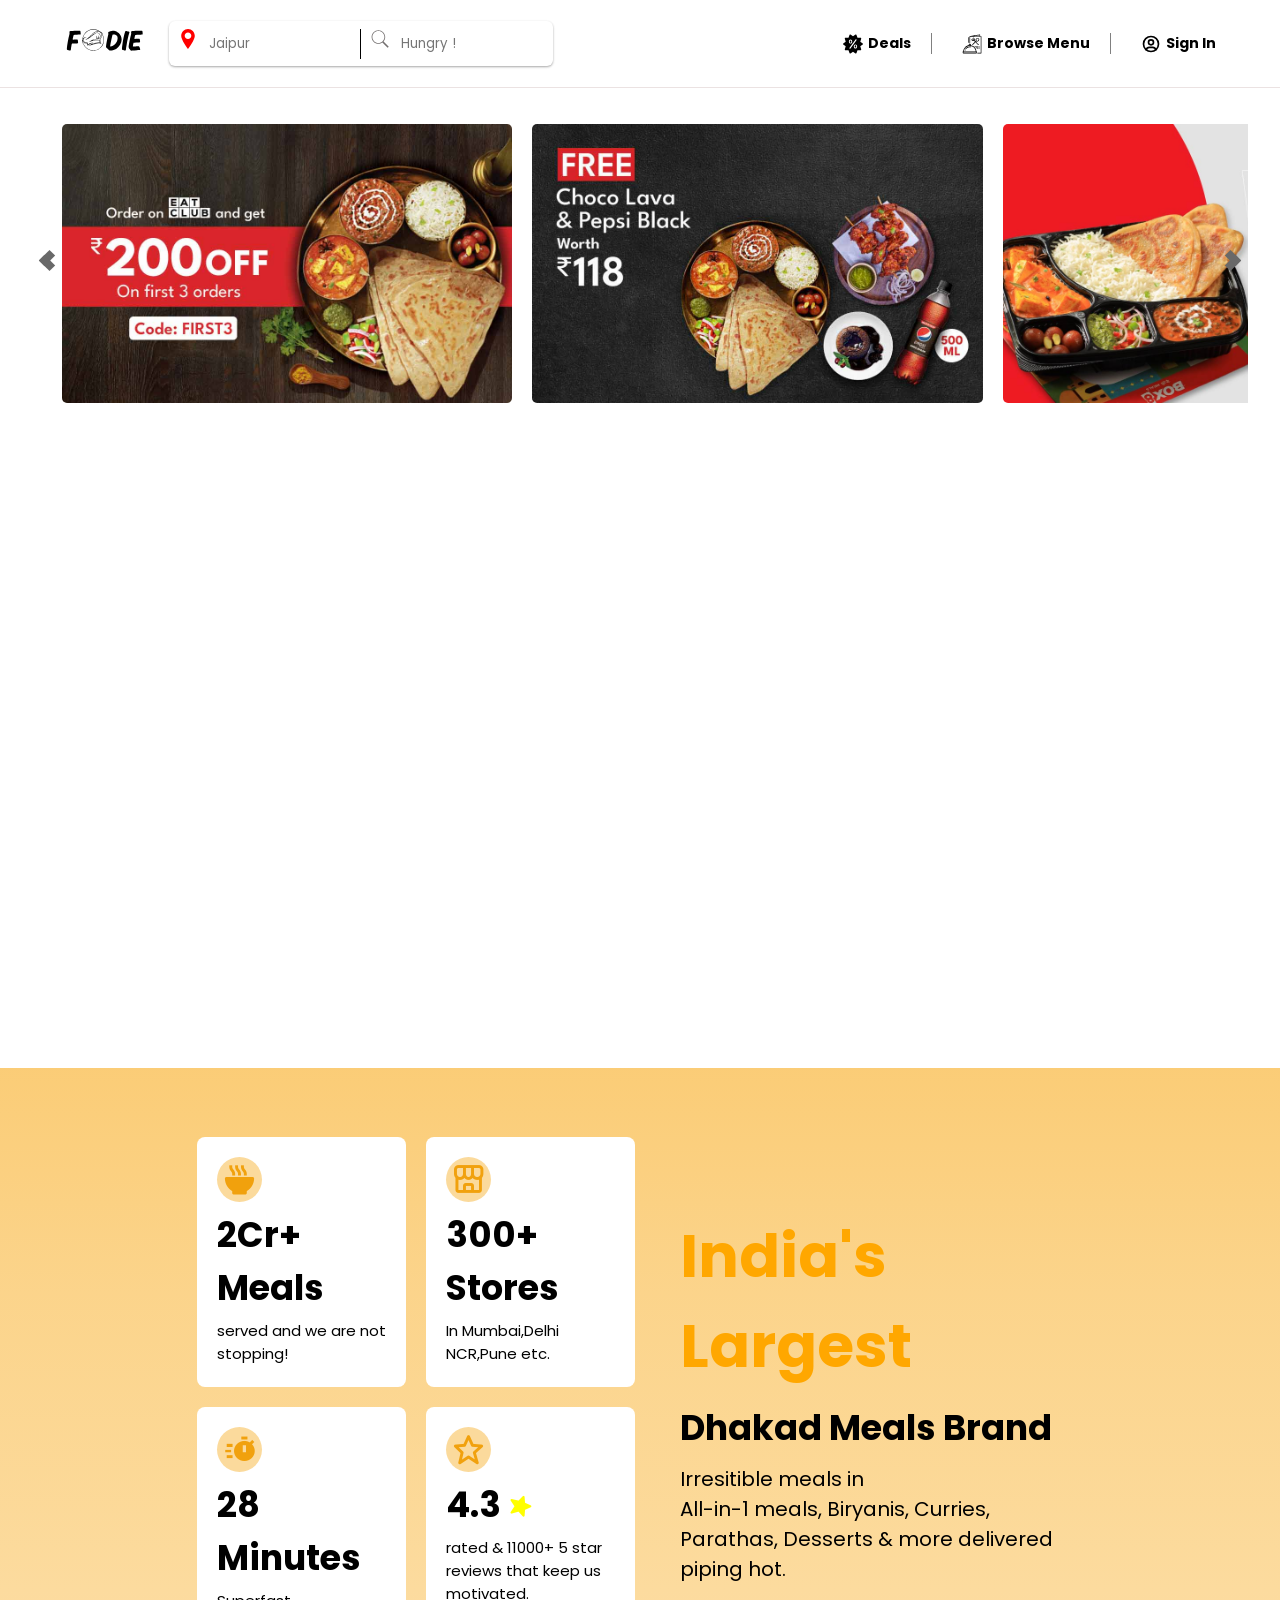
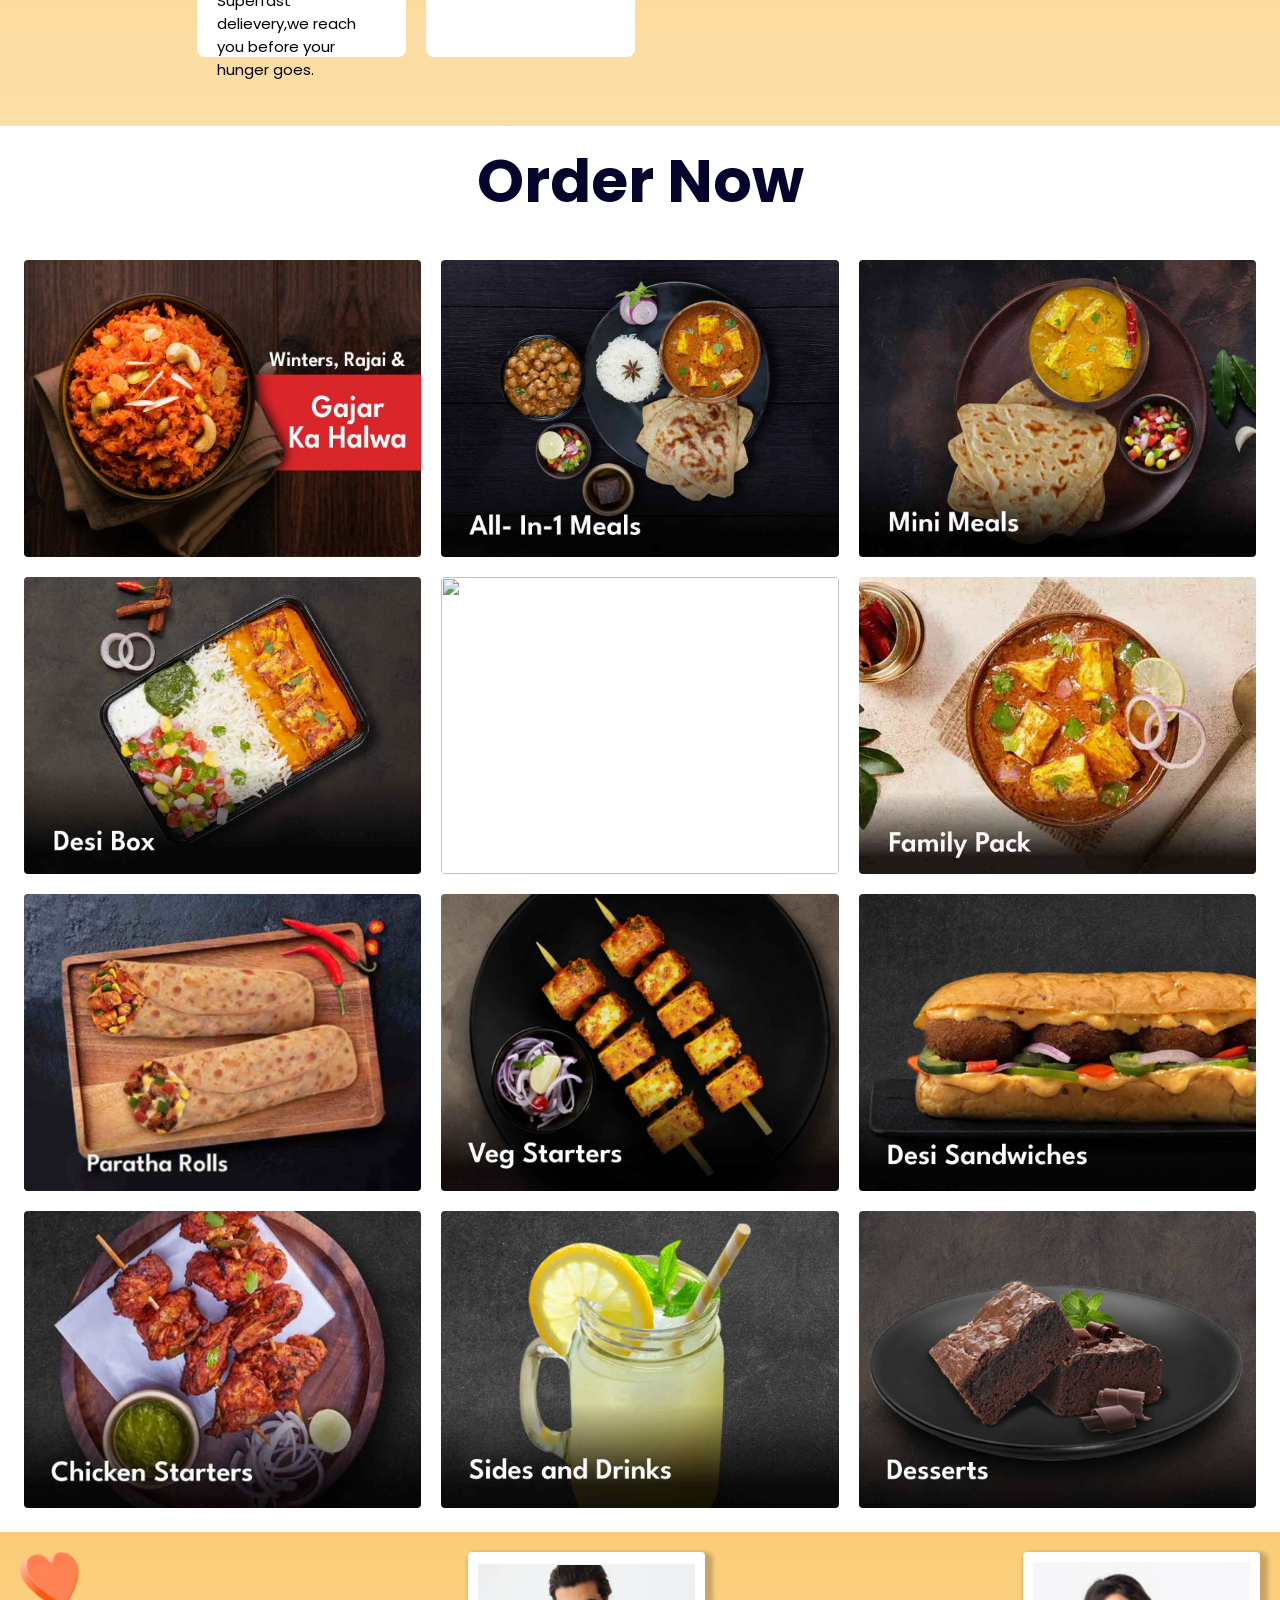
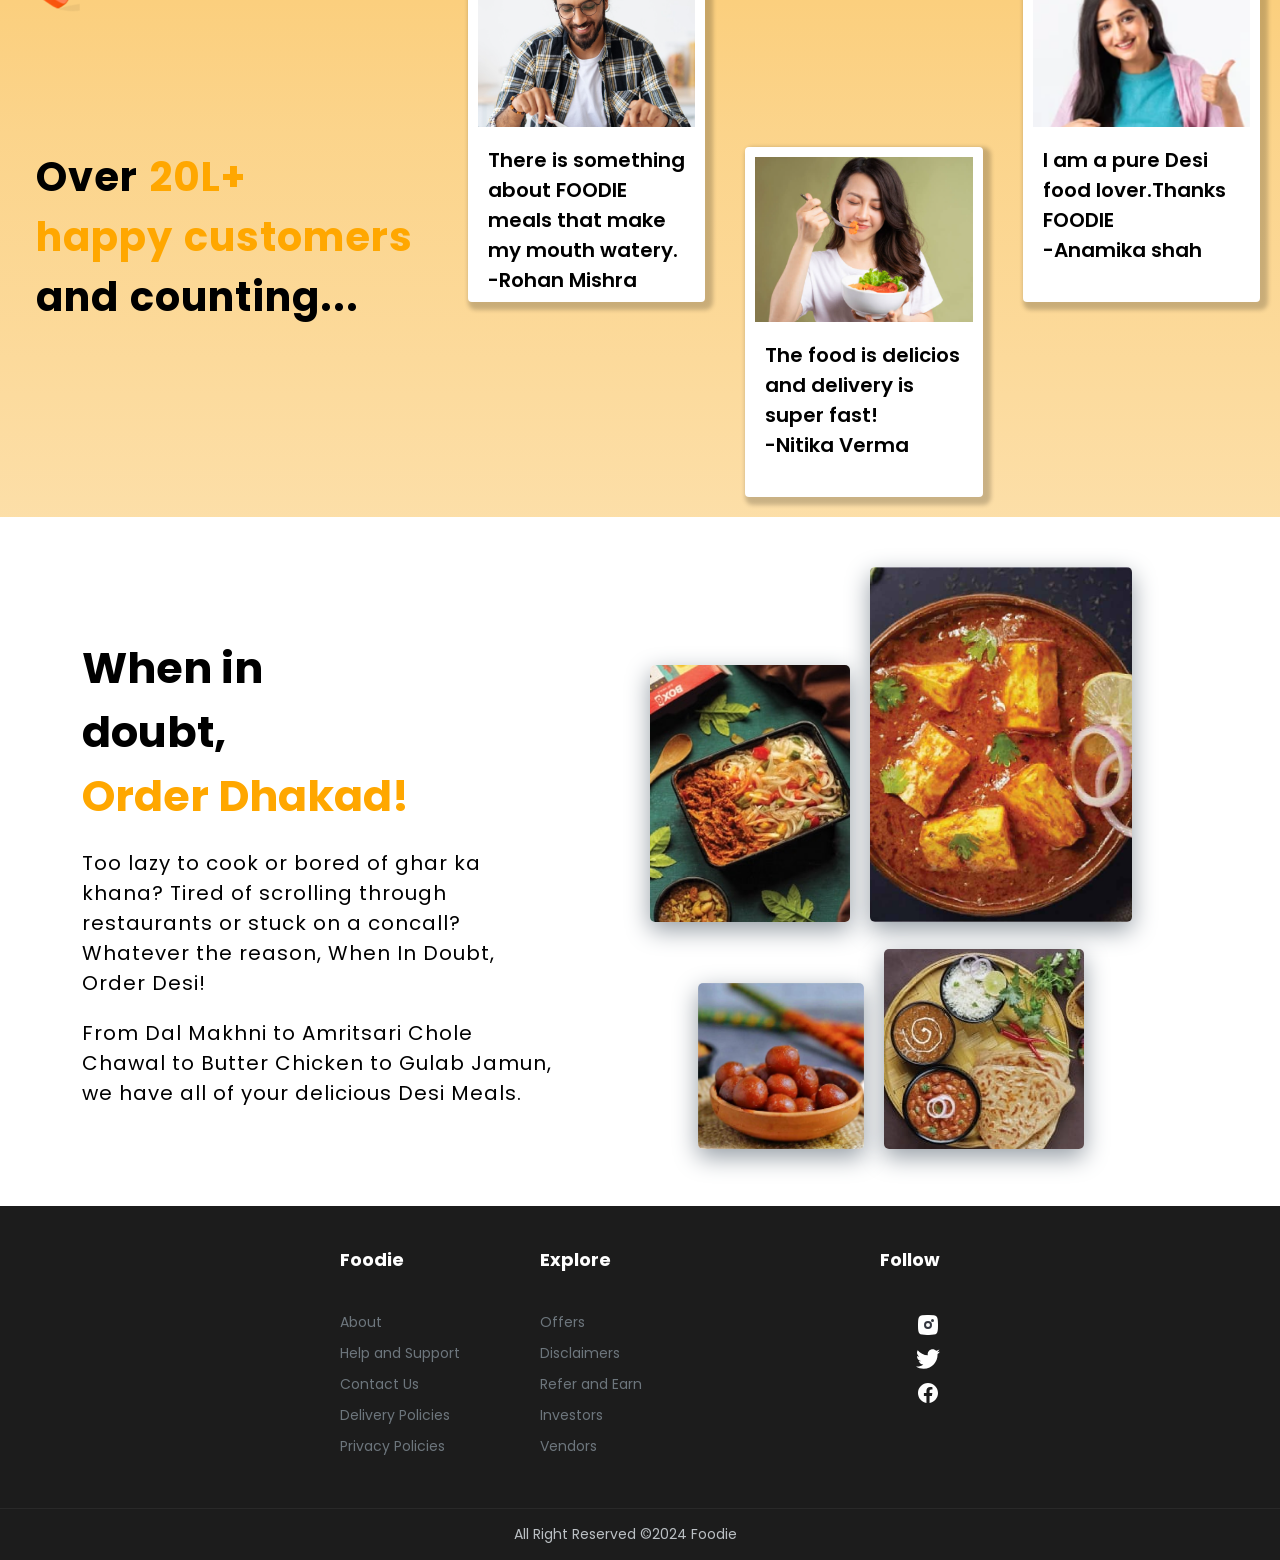
==== index.html @ d7db9254 "Publish" ====
<!DOCTYPE html>
<html lang="en">

<head>
    <meta charset="UTF-8">
    <meta name="viewport" content="width=device-width, initial-scale=1.0">
    <title>Home - Foodie</title>
    <link href='https://unpkg.com/boxicons@2.1.4/css/boxicons.min.css' rel='stylesheet'>
    <link rel="stylesheet" href="https://cdnjs.cloudflare.com/ajax/libs/font-awesome/4.7.0/css/font-awesome.min.css">
    <link rel="stylesheet" href="Homepage/project.css">
    <link rel="stylesheet" href="Homepage/slider.css">

    <link rel="preconnect" href="https://fonts.googleapis.com">
    <link rel="preconnect" href="https://fonts.gstatic.com" crossorigin>
    <link href="https://fonts.googleapis.com/css2?family=Poppins:ital,wght@0,100;0,200;0,300;0,400;0,500;0,600;0,700;0,800;0,900;1,100;1,200;1,300;1,400;1,500;1,600;1,700;1,800;1,900&family=Raleway:ital,wght@0,100..900;1,100..900&display=swap" rel="stylesheet">
    <link rel="icon" type="image/x-icon" href="Assets/favicon.ico">

</head>

<body>
    <header class="top-nav">
        <div class="small-device-menu">
            <div class="menu-top">
                <div class="menu-icon-box">
                    <label class="menu-line menu-line1"></label>
                    <label class="menu-line menu-line2"></label>
                    <label class="menu-line menu-line3"></label>
                </div>
                <img id="icon-img" src="Homepage/Assets/icon.svg" alt="">
            </div>
            <div class="menu-content">
                <div class="menu-ol">
                    <ul class="menu-items">
                        <li class="browse-menu"><a href="#">Browse Menu</a></li>
                        <li class="sign-in-mobile"><a href="#">Login</a></li>
                        <li class="sign-in-mobile"><a href="#">Sign Up</a></li>
                        <li><a href="#">Contact Us</a></li>
                        <li><a href="#">About Us</a></li>
                    </ul>
                </div>
            </div>
        </div>
        <div class="top-nav-box">
            <div class="top-nav-box1">
                <div class="icon">
                    <img src="Homepage/Assets/icon.svg" id="icon-img" alt="">
                </div>
                <div class="search-bar">
                    <div class="location-search search-box">
                        <input type="search" class="search location-search-input" name="location-search"
                            placeholder="Jaipur">
                        <img src="Homepage/Assets/location.svg" alt="" class="search-icon icon-svg">
                    </div>
                    <div class="food-search search-box">
                        <input type="search" class="search search-input" name="search-bar" placeholder="Hungry !">
                        <img src="Homepage/Assets/icons8-search-50.svg" alt="" class="search-icon icon-svg">
                    </div>
                </div>
            </div>
            <div class="nav-right-menu">
                <div class="cart-box btn-box border-right">
                    <img src="Homepage/Assets/discount.svg" alt="" class="icon-svg btn-icon">
                    <p>Deals</p>
                </div>
                <div class="browse-menu btn-box border-right">
                    <img src="Homepage//Assets/restaurant.svg" alt="" class="icon-svg btn-icon">
                    <p>Browse Menu</p>
                </div>
                <div class="sign-in-box btn-box">
                    <img src="Homepage/Assets/sign-in.svg" alt="" class="icon-svg btn-icon">
                    <p>Sign In</p>
                </div>
            </div>
        </div>
    </header>
    <div id="container">
		<div id="slider-container">
			<span onclick="slideRight()" class="btn"></span>
			<div id="slider">
				<div class="slide"><img src="Homepage/image/slide1.jpg" width="100%" height="100%"></div>
				<div class="slide"><img src="Homepage/image/slide2.jpg" width="100%" height="100%"></div>
				<div class="slide"><img src="Homepage/image/slide3.jpg" width="100%" height="100%"></div>
				<div class="slide"><img src="Homepage/image/slide4.jpg" width="100%" height="100%"></div>
				<div class="slide"><img src="Homepage/image/slide5.jpg" width="100%" height="100%"></div>
				<div class="slide"><img src="Homepage/image/slide6.jpg" width="100%" height="100%"></div>
				<div class="slide"><img src="Homepage/image/food 8.jpg" width="100%" height="100%"></div>
				<div class="slide"><img src="Homepage/image/food5.webp" width="100%" height="100%"></div>
				<div class="slide"><img src="Homepage/image/food7.jpg" width="100%" height="100%"></div>
				<div class="slide"><img src="Homepage/image/food10.jpg" width="100%" height="100%"></div>
			</div>
			<span onclick="slideLeft()" class="btn"></span>
		</div>
	</div>
    <div class="video">
        <video height="400px" autoplay loop muted>
            <source src="Homepage/image/video.mp4" type="video/mp4">
        </video>
    </div>

 <div class="divv2">
    <div class="div2">
        <div class="left">
            <div class="card card1">
                <div class="heading">
                    <h3> <i class='bx bxs-bowl-hot'></i></h3>
                    <h2>2Cr+ Meals</h2>
                </div>
                <div class="text">
                    <p>served and we are not stopping!</p>
                </div>
            </div>
            <div class="card card2">
                <div class="heading">
                    <h3> <i class='bx bx-store-alt'></i></h3>
                    <h2>300+ Stores</h2>
                </div>
                <div class="text">
                    <p>In Mumbai,Delhi NCR,Pune etc.</p>
                </div>
            </div>
            <div class="card card3">
                <div class="heading">
                    <h3><i class='bx bxs-timer'></i></h3>
                    <h2>28 Minutes</h2>
                </div>
                <div class="text">
                    <p>Superfast delievery,we reach you before your hunger goes.</p>
                </div>
            </div>
            <div class="card card4">
                <div class="heading">
                    <h3><i class='bx bx-star' ></i></h3>
                    <h2>4.3 <i class='bx bxs-star bx-tada bx-rotate-90' id="star" ></i></h2>
                </div>
                <div class="text">
                    <p>rated & 11000+ 5 star reviews that keep us motivated.</p>
                </div>
            </div>
        </div>
        <div class="right">
           <h1>
            India's Largest
           </h1>
           <h2>Dhakad Meals Brand</h2>
           <p>Irresitible meals in </p>
           <p>All-in-1 meals, Biryanis, Curries, Parathas, Desserts & more delivered piping hot.</p>
           <div>
        </div>
        </div>
       
    </div>
    </div>
    <div class="divv3">
        <h1>Order Now</h1>
    </div>
    <div class="div3">
       
        <div class="images image1">
        <img src="Homepage/image/food1.jpg" height="100%" width="100%">
        </div>
        <div class="images image2">
            <img src="Homepage/image/food2.jpg" height="100%" width="100%">
        </div>
        <div class="images image3">
            <img src="Homepage/image/food3.jpg" height="100%" width="100%">
        </div>
        <div class="images image4">
            <img src="Homepage/image/food4.jpg" height="100%" width="100%">
        </div>
        <div class="images image5">
            <img src="Homepa/Homepage/ge/image/food5.webp" height="100%" width="100%">
        </div>
        <div class="images image6">
            <img src="Homepage/image/food6.jpg" height="100%" width="100%">
        </div>
        <div class="images image7">
            <img src="Homepage/image/food7.jpg" height="100%" width="100%">
        </div>
        <div class="images image8">
            <img src="Homepage/image/food 8.jpg" height="100%" width="100%">
        </div>
        <div class="images image9">
            <img src="Homepage/image/food9.jpg" height="100%" width="100%">
        </div>
        <div class="images image10">
            <img src="Homepage/image/food10.jpg" height="100%" width="100%">
        </div>
        <div class="images image11">
            <img src="Homepage/image/food11.jpg" height="100%" width="100%">
        </div>
        <div class="images image12">
            <img src="Homepage/image/food12.jpg" height="100%" width="100%">
        </div>
       
    </div>
    <div class="divv4">
        <div class ="text">
             <img src="Homepage/image/heart.png" height="60px" width="60px">
             <div class = "font">
             <h1>
                Over <span>20L+<br> happy customers</span><br>
                 and counting...
             </h1>
            </div>
        </div>
        <div class="boxes">
        <div class="box box1">
            <img src="Homepage/image/eat34.png" height="50%" width="100%">
            <div class="des">
            <p>There is something about FOODIE meals that make my mouth watery.</p>
            <p>-Rohan Mishra</p>
            </div>
        </div>
        <div class="box box2">
            <img src="Homepage/image/eat37.png" height="50%" width="100%">
            <div class="des">
            <p>The food is delicios and delivery is super fast!</p>
            <p>-Nitika Verma</p>
            </div>
        </div>
        <div class="box box3">
            <img src="Homepage/image/eat36.png" height="50%" width="100%">
            <div class="des">
            <p>I am a pure Desi food lover.Thanks FOODIE</p>
            <p>-Anamika shah</p>
            </div>
        </div>
        </div>
    </div>
    <div class="temp"></div>
    <div class ="divv5">
    <div class="sub1">
        <div class="sub">
        <h1>
            When in<br>
             doubt, <br>
            <span>Order Dhakad!</span> 
        </h1>
        <p>
            Too lazy to cook or bored of ghar ka khana? Tired of scrolling through restaurants or stuck on a concall? Whatever the reason, When In Doubt, Order Desi!
        </p>
        <p>
            From Dal Makhni to Amritsari Chole Chawal to Butter Chicken to Gulab Jamun, we have all of your delicious Desi Meals.
        </p>
    </div>
    </div>
    <div class="sub2">
           <div class="subb21">
              <div>
                 <img src="Homepage/image/tasty1.jpg" height="257px" width="200px">
              </div>
              <div>
                <img src="Homepage/image/tasty2.jpg" height="355px" width="262px">
              </div>
           </div>
           <div class="subb22">
            <div>
                <img src="Homepage/image/tasty3.jpg" height="166px" width="166px">
             </div>
             <div>
               <img src="Homepage/image/tasty4.jpg" height="200px" width="200px">
             </div>
           </div>
    </div>
    </div>
    <div class="temp"></div>
    <div class="footer">
        <div class="footer1">
            <div class="footer1-grid">
                <div class="footer-list">
                    <h4>Foodie</h4>
                    <p><a href="#">About</a></p>
                    <p><a href="#">Help and Support</a></p>
                    <p><a href="#">Contact Us</a></p>
                    <p><a href="#">Delivery Policies</a></p>
                    <p><a href="#">Privacy Policies</a></p>
                </div>
                <div class="footer-list">
                    <h4>Explore</h4>
                    <p><a href="#">Offers</a></p>
                    <p><a href="#">Disclaimers</a></p>
                    <p><a href="#">Refer and Earn</a></p>
                    <p><a href="#">Investors</a></p>
                    <p><a href="#">Vendors</a></p>
                </div>
                <div class="footer-list follow-box">
                    <h4>Follow</h4>
                    <img class="icon-img btn" src="Assets/instagram.svg" alt="">
                    <img class="icon-img btn" src="Assets/twitter.svg" alt="">
                    <img class="icon-img btn" src="Assets/facebook.svg" alt="">
                </div>
            </div>
        </div>
        <div class="footer2">
            <p id="copyright-txt">All Right Reserved &copy;2024 Foodie</p>
        </div>
    </div>
    <script src="Homepage/script.js"></script>
    <script src="Homepage/slider.js"></script>
</body>

</html>
---- Homepage/project.css ----
*{
    margin:0px;
    padding: 0px;
    box-sizing: border-box;
    font-family: 'poppins';
    /* overflow-x: hidden; */
}

body{
    overflow-x: hidden;
}
@keyframes transition_load {
    0%{
      opacity: 0;
    }
    100%{
      opacity: 1;
    }
  }
  
  body{
    animation: transition_load 1s;
  }

#icon-img{
    height:80px;
    cursor: pointer;
}

.small-device-menu{
    display: none;
}

.menu-top {
    width: 100vw;
    position: relative;
    display: flex;
    justify-content: space-between;
    align-items: center;
    padding-left: 15px;
    padding-right: 20px;
    border-bottom: 1px solid rgb(235, 226, 226);
    background-color: rgb(255, 255, 255);

}

#icon-img {
    height: 80px;
    cursor: pointer;
}

.icon-imgg {
    cursor: pointer;
    height: 30px;
    z-index: 5;
}

.menu-content {
    width: 100vw;
    border-right: 1px solid;
    padding: 20px;
    position: absolute;
    left: 0px;
    top: 80.5px;
    background-color: rgb(255, 255, 255);
    transform: translateY(-1000%);
}
.menu-content.active{
    transform: translateY(0px);
}
.menu-items {
    margin-top: 30px;
    display: flex;
    padding-bottom: 50px;
    align-items: center;
    gap: 20px;
    flex-direction: column;
    list-style: none;
}
.menu-icon-box{
    display: flex;
    gap: 5px;
    flex-direction: column;
    cursor: pointer;
}
.menu-line{
    background-color: black;
    width: 35px;
    height: 4px;
    border-radius: 11000px;
    pointer-events: none;
}
.menu-items{
    transform: translateY(-100%) translateX(-100%);
    transition: all 0.25s ease-in-out;
}
.menu-items a {
    cursor: pointer;
    text-decoration: none;
    color: black;
}
.menu-items a:hover {
    border-bottom: 1px solid grey;
    color: grey;
}
.menu-items.active{
    transform: translateY(0px) translateX(0px);
}
.menu-line2{
    transition: all 0.1s ease-in-out;
}
.menu-line1{
    transition: all 0.25s ease-in-out;
}
.menu-line3{
    transition: all 0.25s ease-in-out;
}
.menu-close1{
    transform: rotate(45deg) translateX(5px);
}
.menu-close3{
    transform: rotate(-45deg) translateX(5px);
}
.menu-close2{
    transform: translateX(100px);
    opacity:0;
}
.menu-icon-box.active{
    gap: 0px;
}

.top-nav {
    justify-content: center;
    width: 100vw;
    position: sticky;
    top: 0px;
    display: flex;
    background-color: white;
    border-bottom: 1px solid rgb(235, 226, 226);
    z-index: 100;
}

.top-nav-box {
    width: 90%;
    overflow-x: none;
    display: flex;
    justify-content: space-between;
    align-items: center;
    gap: 30px;
}

.top-nav-box1 {
    display: flex;
    align-items: center;
    gap: 25px;
}

.search-box {
    width: 100%;
    position: relative;
}

.search {
    box-sizing: border-box;
    width: 100%;
    padding: 5px;
    padding-left: 40px;
    border: none;
    outline: none;
}

.search-bar {
    display: flex;
    align-items: center;
    width: 30vw;
    height: 45px;
    box-shadow: rgba(0, 0, 0, 0.12) 0px 1px 3px, rgba(0, 0, 0, 0.24) 0px 1px 2px;
    border-radius: 6px;
}

.search-icon {
    position: absolute;
    left: 9px;
}

.icon-svg {
    height: 20px;
}

.location-search-input {
    border-right: 1px solid black;
}

.nav-right-menu {
    display: flex;
    gap: 30px;
}

.btn-box {
    display: flex;
    gap: 5px;
    align-items: center;
    font-weight: 700;
    color: rgb(0, 0, 0);
    font-size: 14px;
}
.btn-box:hover {
    cursor: pointer;
    color: red;
}

.btn-box:hover img {
    filter: invert(25%) sepia(1000%) saturate(11000%) hue-rotate(0deg) brightness(80%) contrast(97%);
}

.border-right {
    padding-right: 20px;
    border-right: 1px solid grey;
}

.video{
    display:flex;
    width:100%;
    justify-content: center;
    align-content:center;
}
.divv2{
    display:flex;
      align-items: center;
      justify-content: center;
      padding-top:5%;
      padding-bottom: 5%;
      background-image:linear-gradient(to bottom,rgb(249, 183, 61,0.7),rgb(249, 183, 61,0.60),rgb(249, 183, 61,0.53),rgb(249, 183, 61,0.45) );
}
.div2{
    width:70%;
    display:grid;
    grid-template-columns:1fr 1fr;
}
.div2 .left{
    display:grid;
    grid-template-columns:1fr 1fr;
    grid-template-rows:1fr 1fr;
    gap:10px;
    grid-auto-rows: minmax(270px,auto);
    grid-auto-columns: auto;
}
.card1{
    grid-column: 1/2;
    grid-row:1/2;
}
.card2{
    grid-column: 2/3;
    grid-row:1/2;
}
.card3{
    grid-column: 1/2;
    grid-row:2/3;
}
.card4{
    grid-column: 2/3;
    grid-row:2/3;
}
.div2 .left .card{
       height:250px;
       background-color: white;
       border-radius: 8px;
        padding:20px;
        margin:5px;
        font-family:'Segoe UI', Tahoma, Geneva, Verdana, sans-serif;
}
.div2 .left .card .heading i{
    background-color: rgba(248, 181, 58, 0.5);
    padding:5px;
    border-radius: 100px;
    color:rgb(241, 161, 13);
    font-size:35px;
}
.div2 .left .card{
    transition: all 0.1s;
}
.div2 .left .card:hover{
   box-shadow:3px 3px 3px 4px rgba(0,0,0,0.2);
   transform:scale(1.03);
}
.div2 .left .card .heading h2{
    font-size: 35px;
    padding:5px 0px;
}
.div2 .left .card .text{
    font-size: 15px;
}
.div2 .right{
   
    padding: 30px;
    padding-left:40px;
    display:flex;
    flex-direction: column;
    justify-content: center;
}
.div2 .right h1{
    font-size:60px;
    color:#FFA700;
    margin:0px;
}
.div2 .right h2{
    font-size:35px;
    padding:10px 0px;
}
.div2 .right p{
    font-size:20px;
}
#star{
    background-color:white;
    color: yellow;
    font-size: 25px;
    margin:0px;
    padding:0px;
}
.div3{
    display: grid;
    grid-template-columns: repeat(auto-fit,minmax(300px,auto));
    grid-auto-rows:minmax(280px,auto);
    gap: 1.25rem;
    overflow-y: none;
    padding:1.5rem;
}
.images{
     border-radius: 4px;
     transition: all 0.3s;
     overflow-y: hidden;
}
.images:hover{
    transform: scale(1.04);
}
.divv3 {
    font-size:30px;
    margin:auto;
    text-align: center;
    padding:10px;
    color:rgb(4, 4, 44);
}
@media (min-width:769px)
{
    .video{
        height:70vh;
    }
}
.video video{
    width:90% !important;
    height:100%;
    object-fit: cover;
}
.divv4{
    display:flex;
    background-image:linear-gradient(to bottom,rgb(249, 183, 61,0.7),rgb(249, 183, 61,0.60),rgb(249, 183, 61,0.53),rgb(249, 183, 61,0.45) );
}
.divv4 .text{
    width:35%;
    padding:20px;
}
.divv4 .text .font{
    height: 80%;
    display:flex;
    justify-content: center;
    align-items: center;
    font-size: 40px;
    word-spacing: 2px;
    letter-spacing: 1px;
}

.divv4 .boxes{
    width: 65%;
    gap:40px;
    padding:20px;
    display: grid;
    grid-template-columns:repeat(auto-fit,minmax(230px,auto));
    grid-template-rows:1fr 1fr 1fr;
}
.divv4 .box{
    background-color: white;
    overflow: hidden;
    font-weight: 600;
    transition: all 0.3s;
    cursor: pointer;
}
.divv4 .box:hover{
    transform: scale(1.04);
}
.divv4 .boxes .box1{
    grid-row:1/3;
    grid-column:1/2;
}
.divv4 .boxes .box3{
    grid-row:1/3;
    grid-column:3/4;
}
.divv4 .boxes .box2{
    grid-row:2/4;
    grid-column:2/3;
}
.divv4 h1{
font-size:40px;
}
.divv4 h1 span{
    color:#FFA700
}
.divv4 .box{
    padding: 10px;
     height:350px;
     font-size:20px;
     border-radius: 4px;
     box-shadow:4px 4px 4px 4px rgba(0,0,0,0.2);
}
.divv4 .box img{
    object-fit:cover;
    object-position:top;
}
.divv4 .box .des{
    padding:10px;
    
}
.divv5{
    min-height: 600px;
    background: url('../image/comma.svg') no-repeat top center,url('../image/dot-pattern.svg') no-repeat bottom right;
    background-size:200px 200px,200px 200px;
    display: flex;
    
}
.divv5 .sub1{
   padding:10px;
 
   display: flex;
   justify-items: center;
   
}
.divv5 .sub1 .sub{
    width:80%;
    margin:auto;
    height: 80%;
    
}
.divv5 .sub1 h1{
    padding:10px;
    font-size:43px;
}
.divv5 .sub1 h1 span{
    color: #FFA700;
}
.divv5 .sub1 p{
    padding:10px;
    font-size: 20px;
    letter-spacing: 1px;   
}
.divv5 .sub2 img{
    /* width: 100%; */
    border-radius: 5px;
    margin: 10px;
    box-shadow:  0 8px 24px #959da5;
    object-fit: cover;
}
.divv5 .sub2 .subb21,.divv5 .sub2 .subb22{
    display: flex;
    align-items: last baseline;
    justify-items: center;
    justify-content: center;
}
.temp{
    min-height: 40px;
}

.footer {
    display: flex;
    flex-direction: column;
    /* align-items: center; */
    background-color: #1c1c1c;
    width: 100vw;
}

.footer1 {
    margin-bottom: 50px;
    margin-top: 40px;
}

.footer1-grid {
    display: grid;
    margin: auto;
    width: 100%;
    grid-template-columns: 200px 200px 200px;
    justify-content: center;
}

.social-media {
    display: flex;
    gap: 20px;
}

.footer-list {
    display: flex;
    flex-direction: column;
    gap: 6px;
}

.footer-list h4 {
    color: white;
    font-weight: bold;
    font-size: 18px;
    margin-bottom: 30px;
}

.follow-box {
    align-items: flex-end;
    gap: 10px;
}

.footer-list p a {
    color: rgb(109, 118, 125);
    text-decoration: none;
    font-size: 14px;
}

.footer-list p a:hover {
    color: white;
    text-decoration: underline;
}

.footer2 {
    padding: 15px;
    display: flex;
    width: 100vw;
    border-top: 0.5px solid rgb(41, 41, 41);
    justify-content: center;
}

#copyright-txt {
    font-size: 14px;
    color: rgb(187, 192, 196);
    margin-right: 30px;
}

.icon-img {
    cursor: pointer;
    height: 24px;
}

@media (max-width:769px)
{
    .video{
        height:70vh;
    }
    .video video{
        width:90%;
    }
    .divv5{
        flex-direction: column;
    }
}
@media (min-width:770px)
{    .divv5 .sub1{
    width:50%;
}
}


@media screen and (max-width:600px){
    .footer1-grid{
        grid-template-columns: 150px 100px 100px;
    }
}
@media screen and (max-width:800px){
    .top-nav-box{
        display: none;
    }
    .small-device-menu{
        display: block;
    }
    .footer1-grid{
        grid-template-columns: 150px 100px 100px;
    }
}
@media screen and (max-width:450px) {
    ::-webkit-scrollbar {
        height: 0px;
    }

    .footer1-grid{
        grid-template-columns: 150px 150px;
        row-gap: 50px;
    }
    .follow-box{
        align-items: flex-start;
    }
} 
@media screen and (max-width:350px){
    .footer1-grid{
        grid-template-columns: 150px;
    }
}




@media screen and (max-width: 1200px) {
    .div2 {
        width: 90%;
        margin: auto;
        grid-template-columns: 1fr;
    }

    .div2 .left {
        /* grid-template-columns: 1fr; */
        grid-template-rows: auto;
        gap: 10px;
    }

    .div2 .right {
        padding: 20px;
        padding-left: 40px;
        text-align: center;
    }
    .divv4 .boxes .box1{
        grid-row:auto;
        grid-column: auto;
    }
    .divv4 .boxes .box3{
        grid-row:auto;
        grid-column:auto;
    }
    .divv4 .boxes .box2{
        grid-row:auto;
        grid-column:auto;
    }
}

@media screen and (max-width: 768px) {
    .div2 {
        width: 90%;
        margin: auto;
        grid-template-columns: 1fr;
    }

    .div2 .left {
        grid-template-columns: 1fr;
        grid-template-rows: auto;
        gap: 10px;
    }

    .div2 .left .card {
        grid-column: 1/2;
        grid-row: unset;
    }

    .div2 .right {
        padding: 20px;
        padding-left: 40px;
        text-align: center;
    }

    .div2 .left .card .heading i {
        font-size: 30px;
    }

    .div2 .left .card .heading h2 {
        font-size: 30px;
    }

    .div2 .left .card .text {
        font-size: 20px;
    }
    .divv4{
        flex-direction: column;
        justify-content: center;
        align-items: center;
    }
    .divv4 .font{
        width: 100vw;
    }
    .divv4 .text{
        width: 90%;
    }
    .divv4 .boxes{
        width: 80%;
    }
    .divv4 .box{
        width: 100%;
        height: auto;
    }
    .box img{
        height: 200px;
    }

}

@media screen and (max-width: 600px) {
    .div2 {
        width: 90%;
        margin: auto;
        grid-template-columns: 1fr;
    }

    .div2 .left {
        grid-template-columns: 1fr;
        grid-template-rows: auto;
        gap: 10px;
    }

    .div2 .left .card {
        grid-column: 1/2;
        grid-row: unset;
    }

    .div2 .right {
        padding: 20px;
        padding-left: 40px;
        text-align: center;
    }

    .div2 .left .card .heading i {
        font-size: 25px;
    }

    .div2 .left .card .heading h2 {
        font-size: 25px;
    }

    .div2 .left .card .text {
        font-size: 12px;
    }
    
}
---- Homepage/slider.css ----
#container {
	width: 100%;
	display: grid;
	place-items: center;    
} 

.slide{
    overflow: hidden;
}

.slide image{
	height: 100%;
	width: 100%;
	object-position: center;
	object-fit: cover;
}

#slider-container {
	height: 350px;
	width:95vw;
	max-width: 1400px;
	position: relative;
	overflow: hidden;
	padding: 20px;
   
}
#slider-container .btn {
	position: absolute;
	top: calc(50% - 10px);
	height: 15px;
	width: 15px;
	border-left: 8px solid #696969;
	border-top: 8px solid #696969;
	cursor: pointer;
}
#slider-container .btn:hover {
	transform: scale(1.2);
}
#slider-container .btn.inactive {
	border-color: #282828
}
#slider-container .btn:first-of-type {
	transform: rotate(-45deg);
	left: 10px
}
#slider-container .btn:last-of-type {
	transform: rotate(135deg);
	right: 10px;
}
#slider-container #slider {
	display: flex;
	height: 100%;
	transition: all .5s;
}
#slider-container #slider .slide {
	height: 90%;
	margin: auto 10px;
	background-color: #b5b5b5;
	border-radius: 5px;
	display: grid;
	place-items: center;
}
#slider-container #slider .slide span {
	color: white;
	font-size: 60px;
}
@media only screen and (min-width: 1100px) {
   
	#slider-container #slider .slide {
		width: calc(2.5% - 20px);
	}
}
@media (max-width:768px){
    #slider-container #slider{
        width: 1000%;
    }
}
@media (min-width:769px)
{
    #slider-container #slider{
        width: 1600%;
    }
}
@media only screen and (max-width: 1100px) {
	#slider-container #slider .slide {
		width: calc(3.3333333% - 20px);
	}
}
@media only screen and (max-width: 900px) {
	#slider-container #slider .slide {
		width: calc(5% - 20px);
	}
}
@media only screen and (max-width: 700px) {
	#slider-container #slider .slide {
		width: calc(10% - 20px);
	}
    #slider-container #slider{
        width: 1000% ;
    }
}
@media only screen and (max-width: 400px) {
	#slider-container #slider .slide {
		width: calc(10% - 20px);
		height: 200px;
	}
    #slider-container #slider{
        width: 1000% ;
		height: 200px;
    }
	#container{
		height: 200px;
	}
	#slider-container .btn{
		top: calc(30%);
	}
}
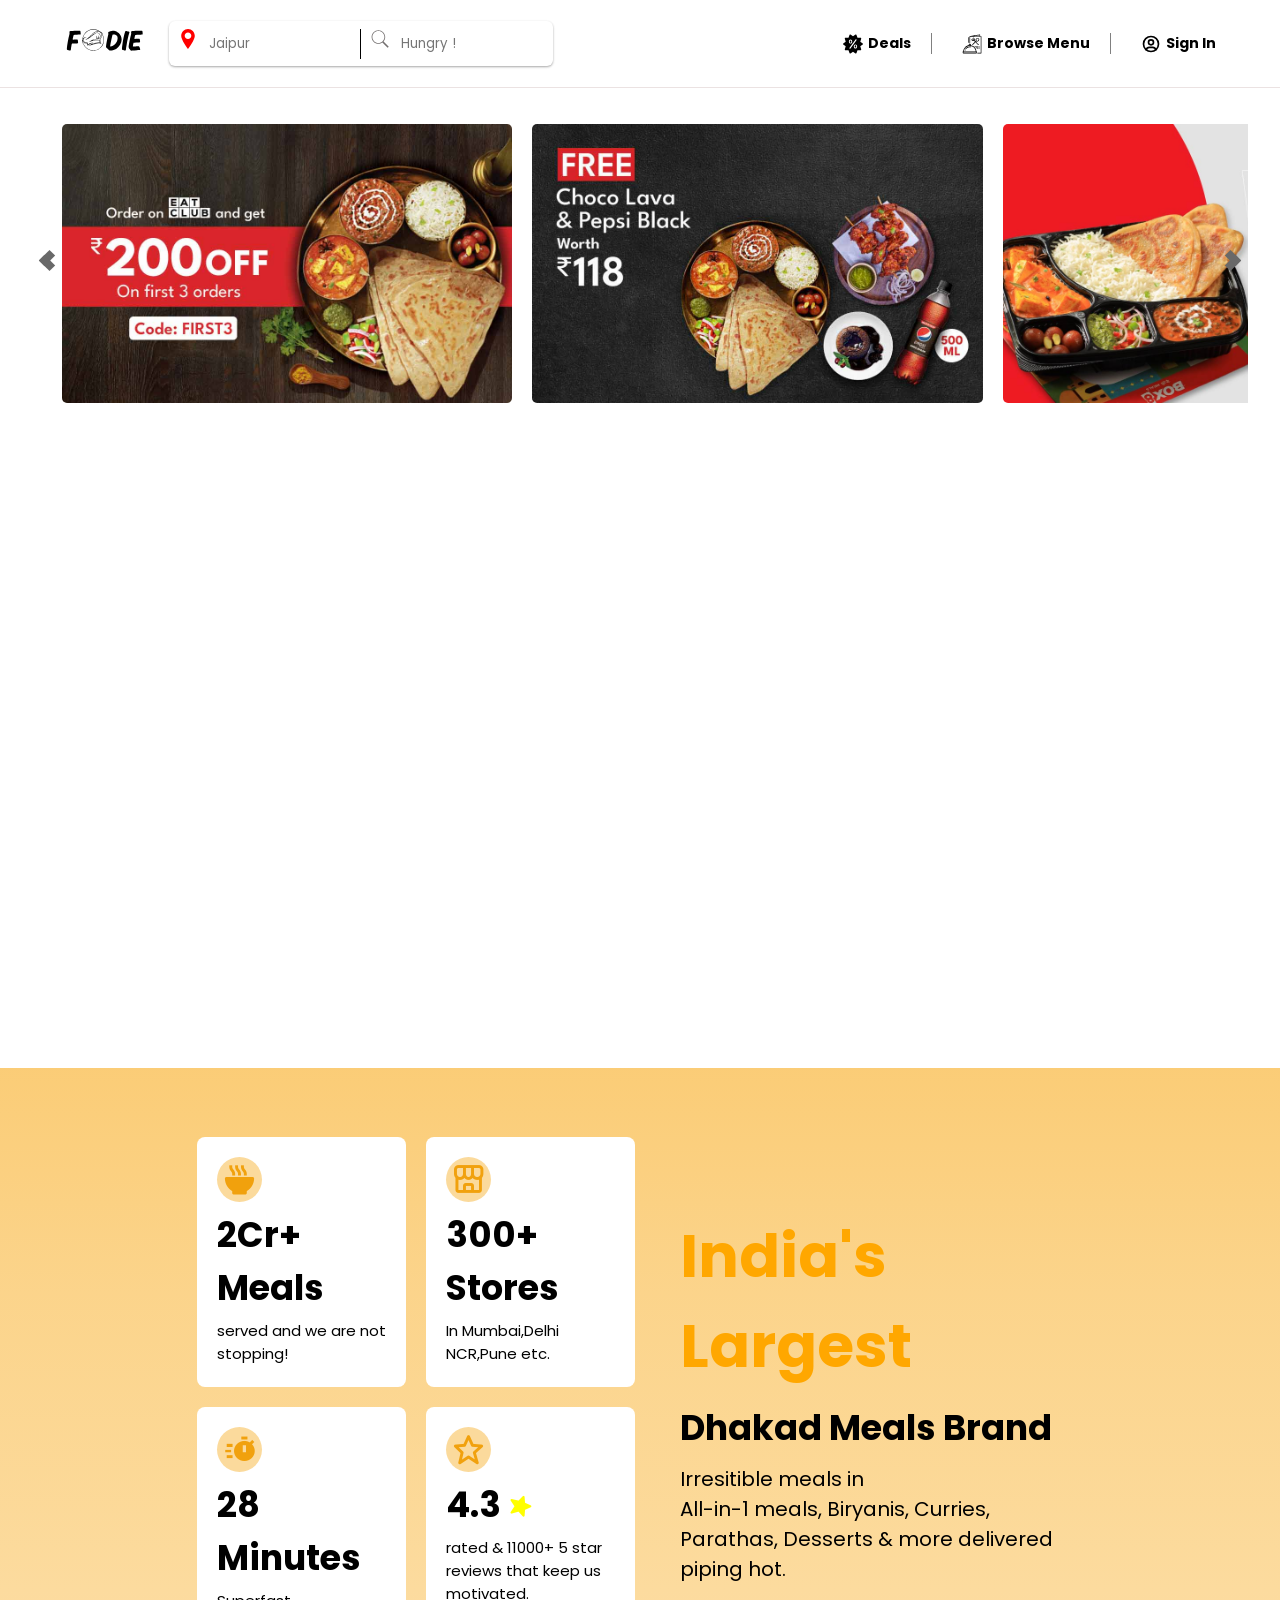
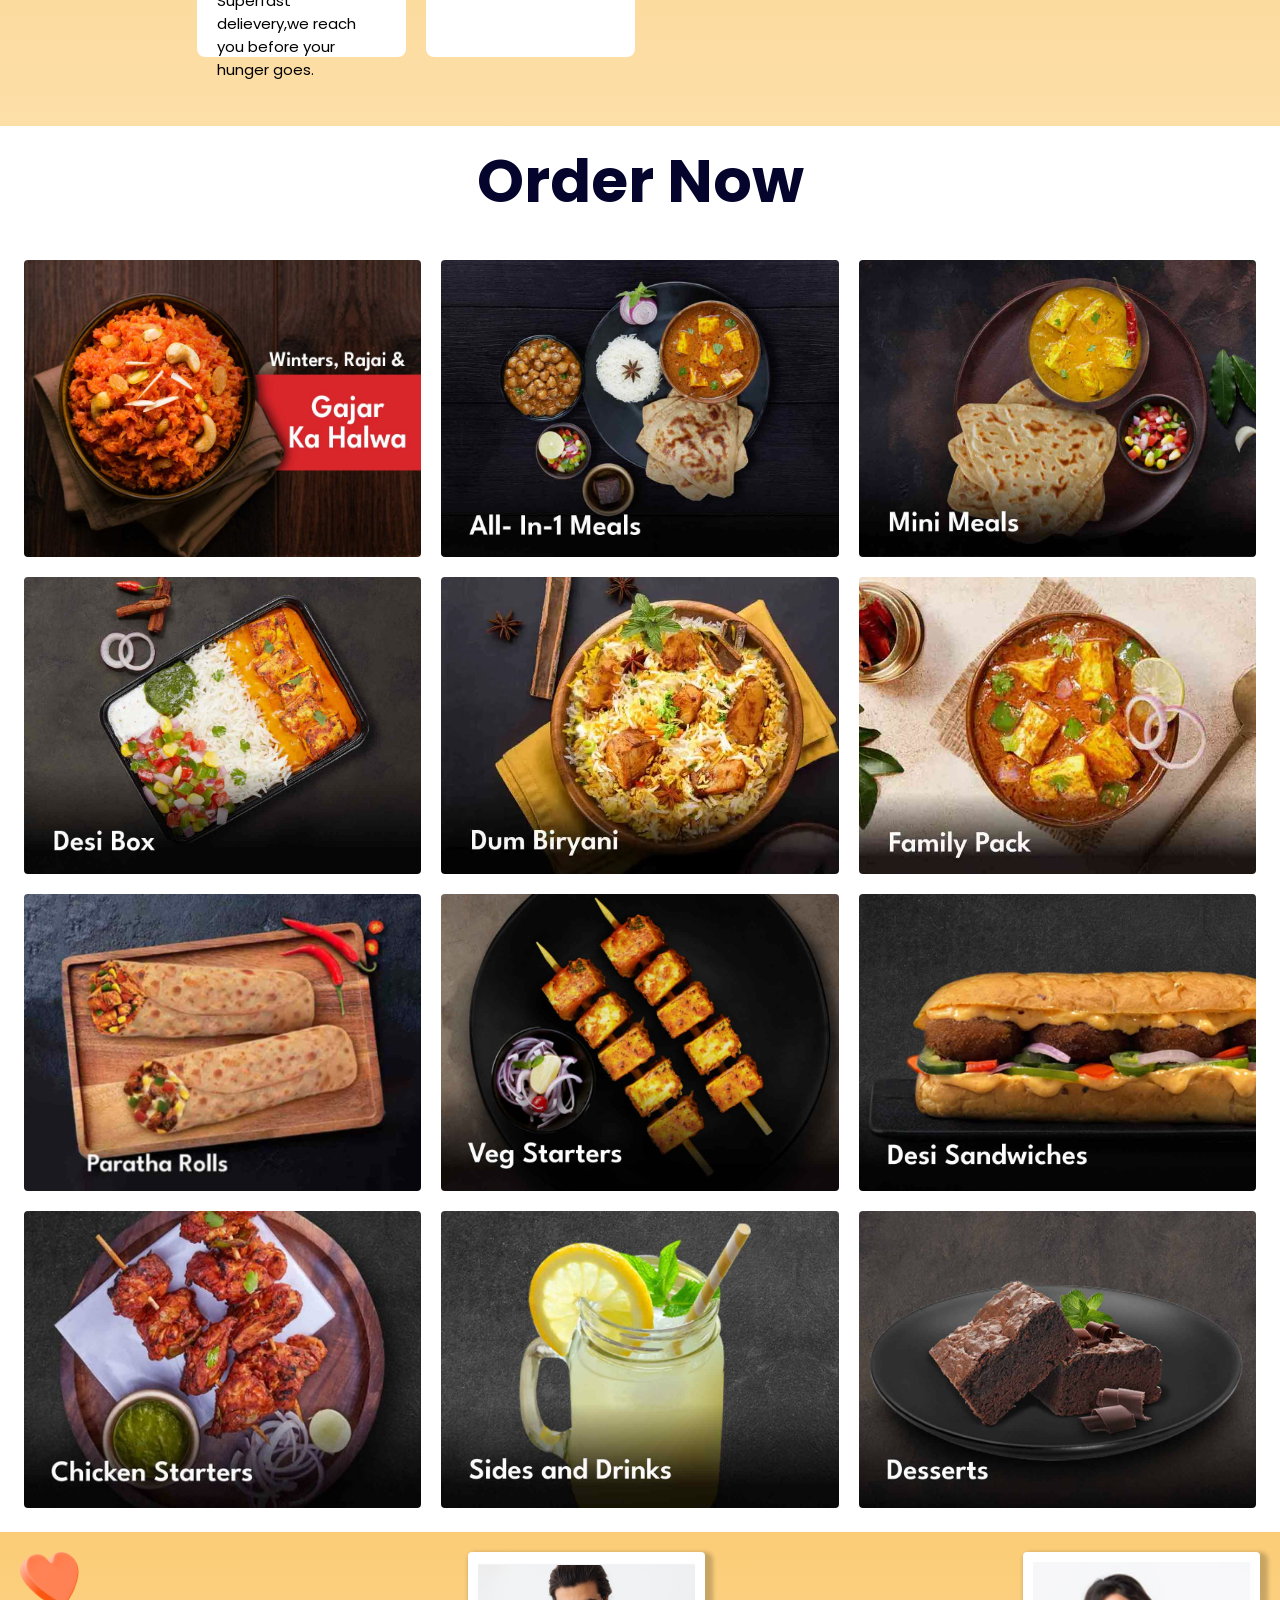
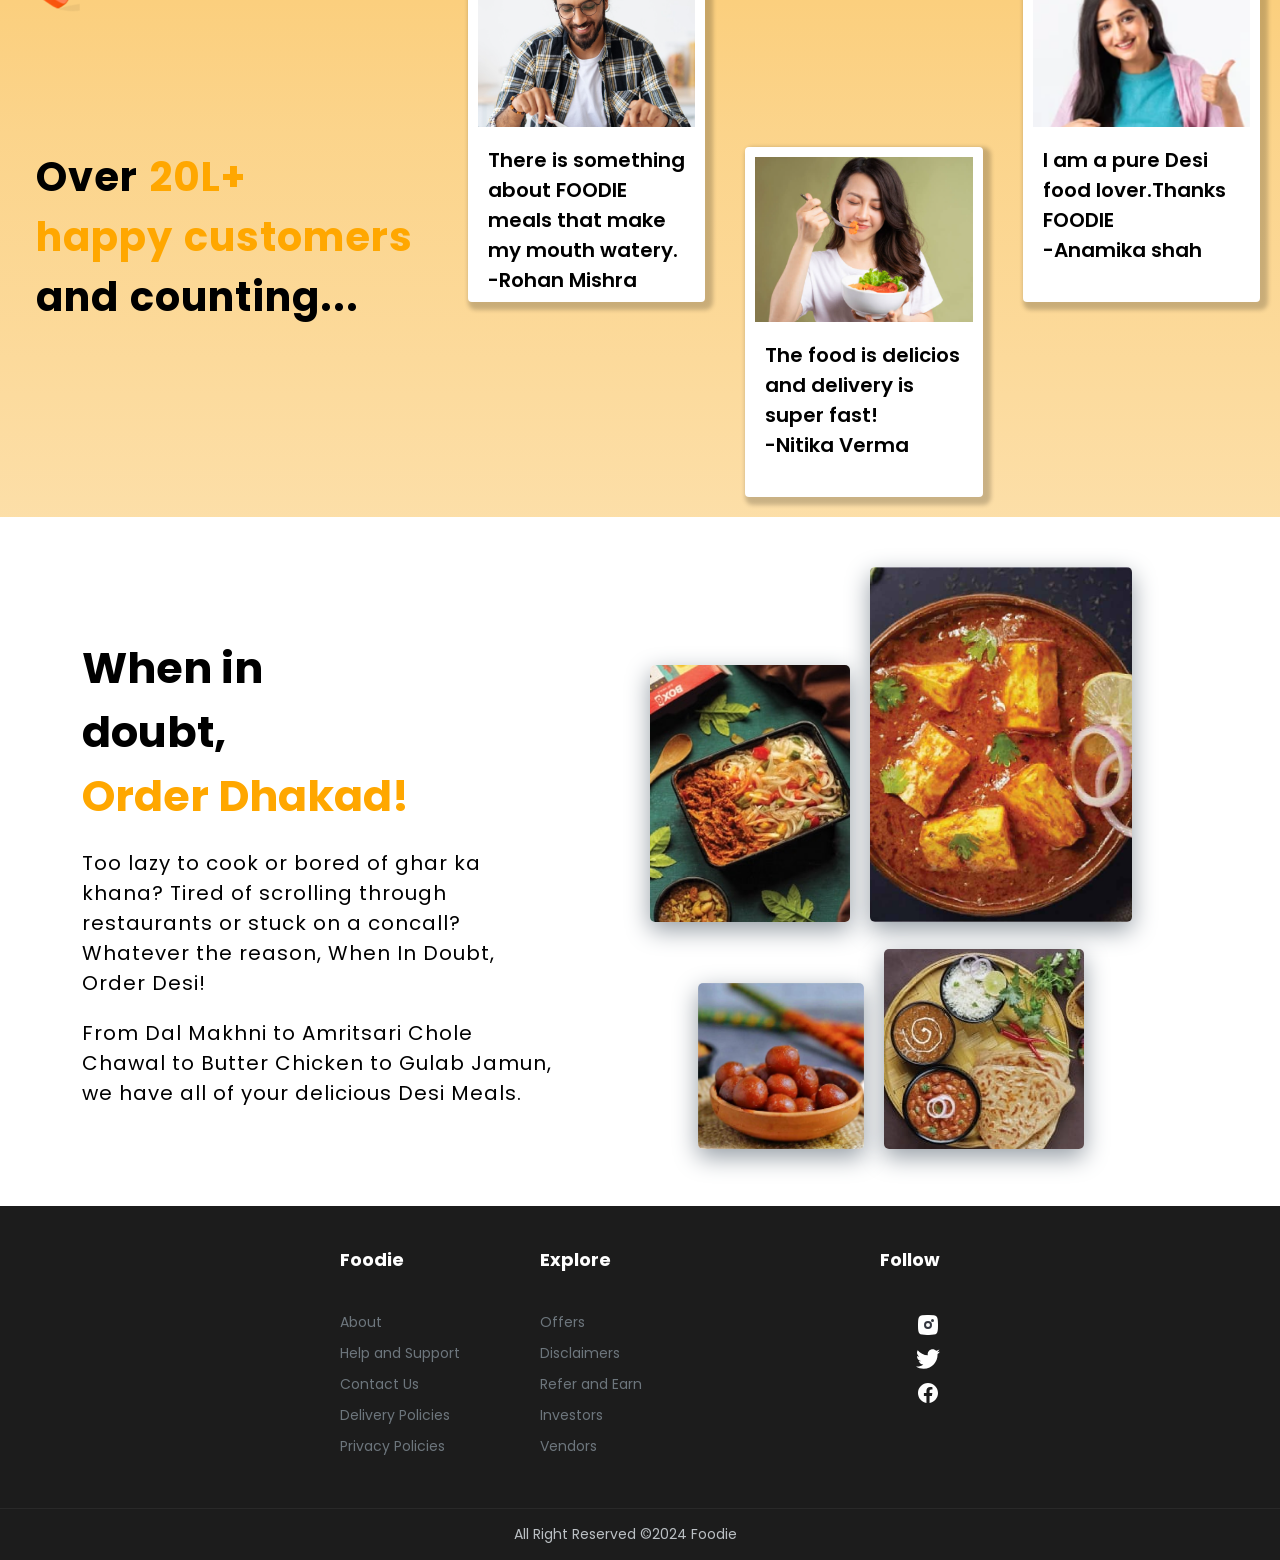
==== commit 57499d76: "Update index.html" ====
--- a/index.html
+++ b/index.html
@@ -168,7 +168,7 @@
             <img src="Homepage/image/food4.jpg" height="100%" width="100%">
         </div>
         <div class="images image5">
-            <img src="Homepa/Homepage/ge/image/food5.webp" height="100%" width="100%">
+            <img src="Homepage/image/food5.webp" height="100%" width="100%">
         </div>
         <div class="images image6">
             <img src="Homepage/image/food6.jpg" height="100%" width="100%">
@@ -299,4 +299,4 @@
     <script src="Homepage/slider.js"></script>
 </body>
 
-</html>+</html>
